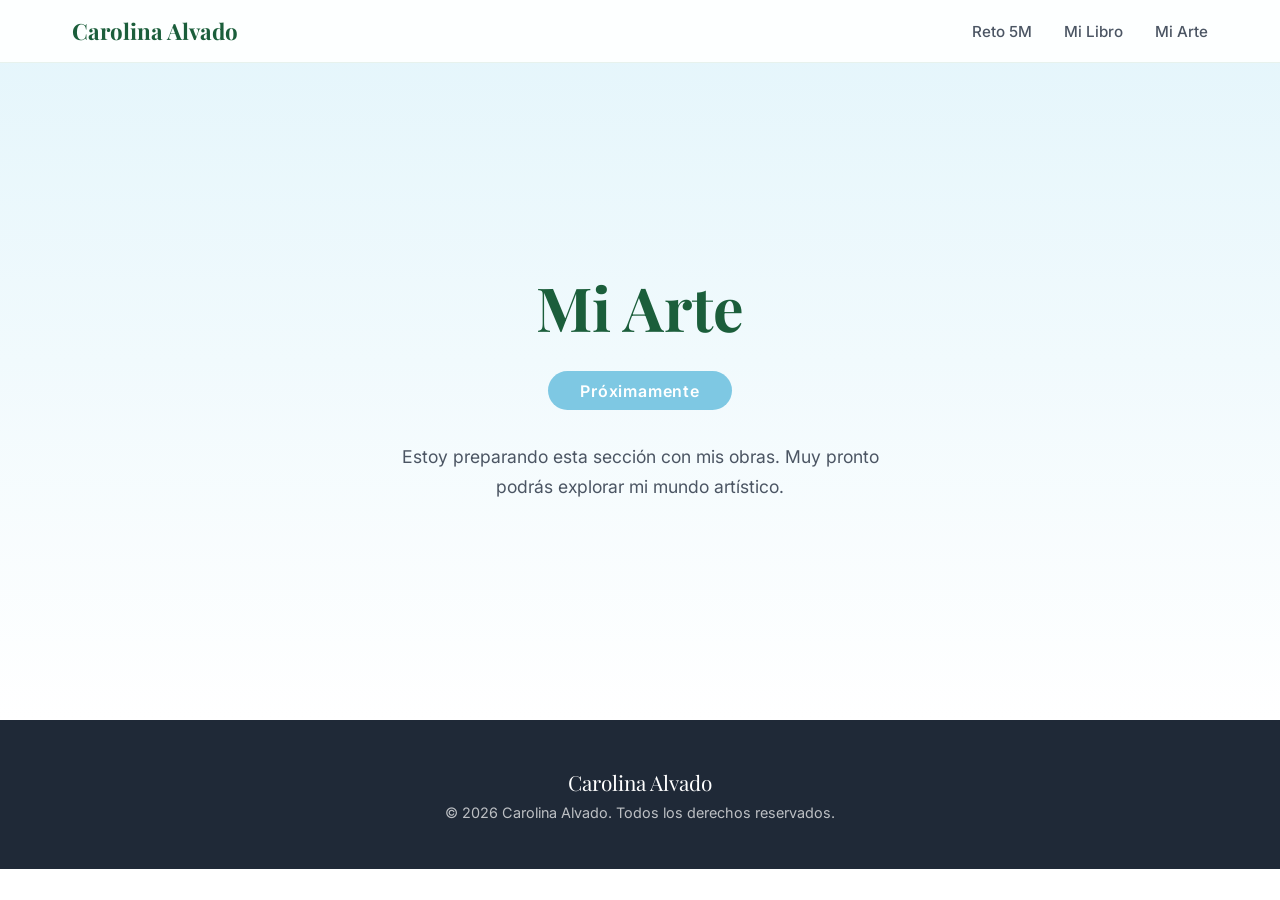
==== arte.html @ feeb0098 "Restructure into multi-page site - Home: hero with photo, bio, and cards linking to sections - reto." ====
<!DOCTYPE html>
<html lang="es">
<head>
    <meta charset="UTF-8">
    <meta name="viewport" content="width=device-width, initial-scale=1.0">
    <title>Mi Arte — Carolina Alvado</title>
    <link rel="preconnect" href="https://fonts.googleapis.com">
    <link href="https://fonts.googleapis.com/css2?family=Playfair+Display:ital,wght@0,400;0,700;1,400&family=Inter:wght@300;400;500;600;700&display=swap" rel="stylesheet">
    <link rel="stylesheet" href="styles.css">
    <style>
        .arte-section {
            min-height: 80vh;
            display: flex;
            flex-direction: column;
            align-items: center;
            justify-content: center;
            background: linear-gradient(180deg, var(--celeste-light) 0%, #fff 100%);
            padding: 7rem 2rem 4rem;
            text-align: center;
        }
        .arte-section h1 {
            font-size: clamp(2.4rem, 5vw, 3.8rem);
            color: var(--green-dark);
            margin-bottom: 1.5rem;
        }
        .arte-badge {
            display: inline-block;
            background: var(--celeste);
            color: #fff;
            font-size: 1rem; font-weight: 600;
            padding: .6em 2em;
            border-radius: 50px;
            letter-spacing: .05em;
        }
        .arte-text {
            margin-top: 2rem;
            color: var(--gray-600);
            font-size: 1.1rem;
            max-width: 500px;
            line-height: 1.7;
        }
    </style>
</head>
<body>

<nav id="navbar">
    <div class="nav-inner">
        <a href="index.html" class="nav-logo">Carolina Alvado</a>
        <ul class="nav-links" id="navLinks">
            <li><a href="reto.html">Reto 5M</a></li>
            <li><a href="libro.html">Mi Libro</a></li>
            <li><a href="arte.html">Mi Arte</a></li>
        </ul>
        <button class="hamburger" id="hamburger" aria-label="Menú">
            <span></span><span></span><span></span>
        </button>
    </div>
</nav>

<section class="arte-section">
    <h1 class="fade-up">Mi Arte</h1>
    <div class="arte-badge fade-up">Próximamente</div>
    <p class="arte-text fade-up">Estoy preparando esta sección con mis obras. Muy pronto podrás explorar mi mundo artístico.</p>
</section>

<footer>
    <div class="footer-name">Carolina Alvado</div>
    <p>&copy; 2026 Carolina Alvado. Todos los derechos reservados.</p>
</footer>

<script>
    const navbar = document.getElementById('navbar');
    window.addEventListener('scroll', () => navbar.classList.toggle('scrolled', window.scrollY > 50));
    const hamburger = document.getElementById('hamburger');
    const navLinks = document.getElementById('navLinks');
    hamburger.addEventListener('click', () => navLinks.classList.toggle('open'));
    navLinks.querySelectorAll('a').forEach(a => a.addEventListener('click', () => navLinks.classList.remove('open')));
    const observer = new IntersectionObserver(entries => {
        entries.forEach(e => { if (e.isIntersecting) e.target.classList.add('visible'); });
    }, { threshold: 0.15 });
    document.querySelectorAll('.fade-up').forEach(el => observer.observe(el));
</script>

</body>
</html>
---- styles.css ----
/* ===== RESET & BASE ===== */
*, *::before, *::after { margin: 0; padding: 0; box-sizing: border-box; }
html { scroll-behavior: smooth; }
body {
    font-family: 'Inter', sans-serif;
    color: #2d2d2d;
    background: #fff;
    overflow-x: hidden;
}

/* ===== VARIABLES ===== */
:root {
    --green: #2e7d52;
    --green-dark: #1b5e3b;
    --green-light: #e8f5ee;
    --celeste: #7ec8e3;
    --celeste-light: #e3f5fb;
    --celeste-dark: #4da8c7;
    --white: #ffffff;
    --gray-50: #f9fafb;
    --gray-100: #f3f4f6;
    --gray-600: #4b5563;
    --gray-800: #1f2937;
    --radius: 16px;
    --shadow: 0 4px 24px rgba(0,0,0,.08);
    --shadow-lg: 0 12px 48px rgba(0,0,0,.12);
}

/* ===== TYPOGRAPHY ===== */
h1, h2, h3, h4 { font-family: 'Playfair Display', serif; }
h2.section-title {
    font-size: clamp(2rem, 5vw, 3.2rem);
    text-align: center;
    margin-bottom: .5em;
    color: var(--green-dark);
}
.section-subtitle {
    text-align: center;
    color: var(--gray-600);
    font-size: 1.1rem;
    max-width: 640px;
    margin: 0 auto 1.5rem;
    line-height: 1.7;
}

/* ===== NAV ===== */
nav {
    position: fixed; top: 0; left: 0; right: 0; z-index: 1000;
    background: rgba(255,255,255,.92);
    backdrop-filter: blur(16px);
    border-bottom: 1px solid rgba(46,125,82,.1);
    transition: box-shadow .3s;
}
nav.scrolled { box-shadow: 0 2px 20px rgba(0,0,0,.08); }
.nav-inner {
    max-width: 1200px; margin: 0 auto;
    display: flex; align-items: center; justify-content: space-between;
    padding: 1rem 2rem;
}
.nav-logo {
    font-family: 'Playfair Display', serif;
    font-size: 1.4rem; font-weight: 700;
    color: var(--green-dark);
    text-decoration: none;
}
.nav-links { display: flex; gap: 2rem; list-style: none; }
.nav-links a {
    text-decoration: none; color: var(--gray-600);
    font-weight: 500; font-size: .95rem;
    transition: color .2s;
    position: relative;
}
.nav-links a::after {
    content: ''; position: absolute; bottom: -4px; left: 0;
    width: 0; height: 2px; background: var(--green);
    transition: width .3s;
}
.nav-links a:hover { color: var(--green); }
.nav-links a:hover::after { width: 100%; }

.hamburger { display: none; flex-direction: column; gap: 5px; cursor: pointer; background: none; border: none; padding: 4px; }
.hamburger span { display: block; width: 26px; height: 2.5px; background: var(--green-dark); border-radius: 2px; transition: .3s; }

/* ===== BUTTONS ===== */
.btn {
    display: inline-flex; align-items: center; gap: .5rem;
    padding: .9rem 2rem; border-radius: 50px;
    font-weight: 600; font-size: 1rem;
    text-decoration: none; cursor: pointer;
    transition: transform .2s, box-shadow .2s;
    border: none;
}
.btn:hover { transform: translateY(-2px); box-shadow: var(--shadow-lg); }
.btn-primary { background: var(--green); color: #fff; }
.btn-primary:hover { background: var(--green-dark); }
.btn-outline { background: transparent; color: var(--green); border: 2px solid var(--green); }
.btn-outline:hover { background: var(--green-light); }
.btn-celeste { background: var(--celeste); color: #fff; }
.btn-celeste:hover { background: var(--celeste-dark); }

/* ===== SECTIONS ===== */
section { padding: 6rem 2rem; }

/* ===== FOOTER ===== */
footer {
    background: var(--gray-800);
    color: rgba(255,255,255,.7);
    text-align: center;
    padding: 3rem 2rem;
    font-size: .9rem;
}
footer a { color: var(--celeste); text-decoration: none; }
footer .footer-name {
    font-family: 'Playfair Display', serif;
    font-size: 1.3rem;
    color: #fff;
    margin-bottom: .5rem;
}

/* ===== ANIMATIONS ===== */
.fade-up {
    opacity: 0; transform: translateY(30px);
    transition: opacity .7s ease, transform .7s ease;
}
.fade-up.visible {
    opacity: 1; transform: translateY(0);
}

/* ===== RESPONSIVE ===== */
@media (max-width: 768px) {
    .hamburger { display: flex; }
    .nav-links {
        position: fixed; top: 0; right: -100%; width: 70%; height: 100vh;
        flex-direction: column; background: #fff;
        padding: 5rem 2rem 2rem; gap: 1.5rem;
        box-shadow: var(--shadow-lg);
        transition: right .35s ease;
    }
    .nav-links.open { right: 0; }
    .nav-links a { font-size: 1.1rem; }
    section { padding: 4rem 1.2rem; }
}
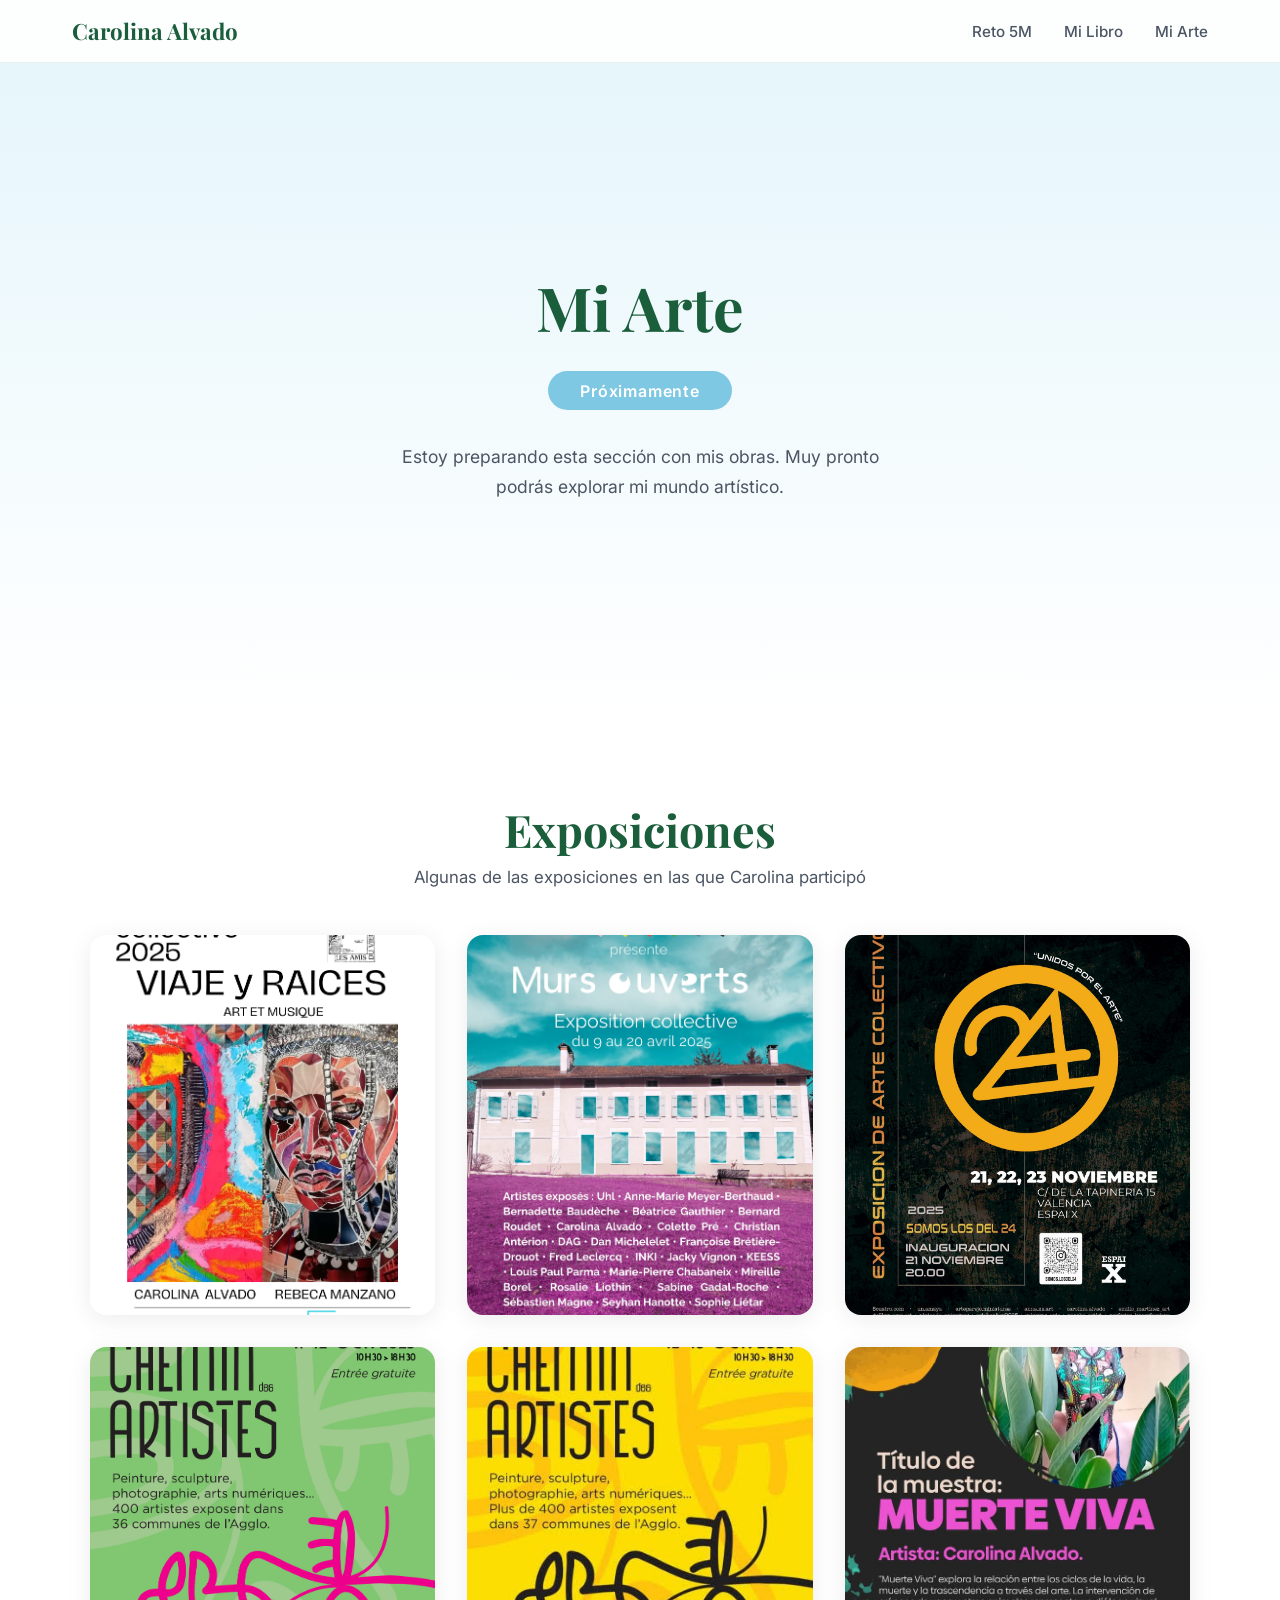
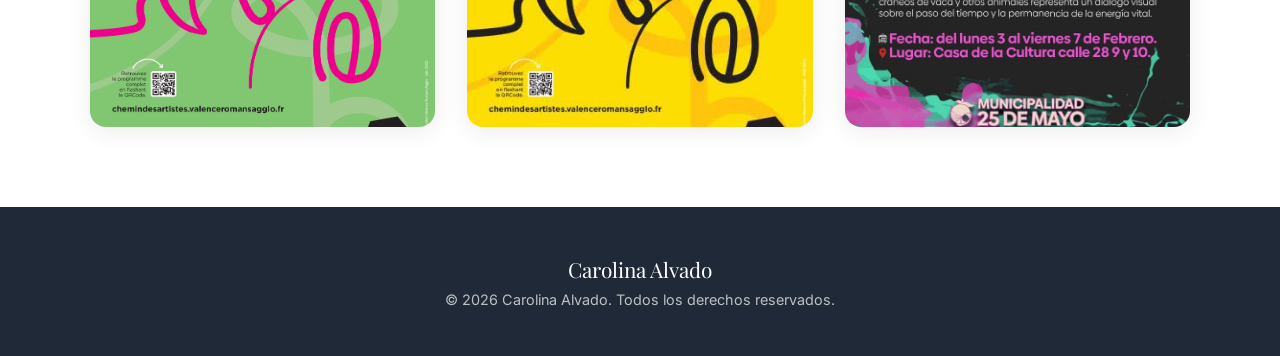
==== commit 57cb4d3b: "Add Exposiciones section to Mi Arte page with 6 exhibition posters Co-Authored-By: Claude Opus 4.6 (" ====
--- a/arte.html
+++ b/arte.html
@@ -39,6 +39,51 @@
             max-width: 500px;
             line-height: 1.7;
         }
+
+        /* ===== EXPOSICIONES ===== */
+        .expo-section {
+            padding: 5rem 2rem;
+            background: #fff;
+        }
+        .expo-section h2 {
+            text-align: center;
+            font-size: clamp(1.8rem, 4vw, 2.8rem);
+            color: var(--green-dark);
+            margin-bottom: .5rem;
+        }
+        .expo-subtitle {
+            text-align: center;
+            color: var(--gray-600);
+            font-size: 1.05rem;
+            margin-bottom: 3rem;
+        }
+        .expo-grid {
+            display: grid;
+            grid-template-columns: repeat(auto-fit, minmax(280px, 1fr));
+            gap: 2rem;
+            max-width: 1100px;
+            margin: 0 auto;
+        }
+        .expo-card {
+            border-radius: var(--radius);
+            overflow: hidden;
+            box-shadow: var(--shadow);
+            transition: transform .25s, box-shadow .25s;
+            background: #fff;
+        }
+        .expo-card:hover {
+            transform: translateY(-6px);
+            box-shadow: var(--shadow-lg);
+        }
+        .expo-card img {
+            width: 100%;
+            height: 380px;
+            object-fit: cover;
+            display: block;
+        }
+        @media (max-width: 768px) {
+            .expo-card img { height: 300px; }
+        }
     </style>
 </head>
 <body>
@@ -63,6 +108,32 @@
     <p class="arte-text fade-up">Estoy preparando esta sección con mis obras. Muy pronto podrás explorar mi mundo artístico.</p>
 </section>
 
+<!-- ===== EXPOSICIONES ===== -->
+<section class="expo-section">
+    <h2 class="fade-up">Exposiciones</h2>
+    <p class="expo-subtitle fade-up">Algunas de las exposiciones en las que Carolina participó</p>
+    <div class="expo-grid">
+        <div class="expo-card fade-up">
+            <img src="exposiciones/expo4.png" alt="Viaje y Raíces — Exposition Collective 2025, Chapelle des Cordeliers, Crest" loading="lazy">
+        </div>
+        <div class="expo-card fade-up">
+            <img src="exposiciones/expo6.jpg" alt="Murs Ouverts — L'artsolite, Exposition Collective, Saint Jean en Royans" loading="lazy">
+        </div>
+        <div class="expo-card fade-up">
+            <img src="exposiciones/expo1.jpg" alt="Somos los del 24 — Exposición de Arte Colectivo, Valencia, Espai X" loading="lazy">
+        </div>
+        <div class="expo-card fade-up">
+            <img src="exposiciones/expo5.jpg" alt="Chemin des Artistes — 17ª Edición, Valence Romans Agglo" loading="lazy">
+        </div>
+        <div class="expo-card fade-up">
+            <img src="exposiciones/expo3.jpg" alt="Chemin des Artistes — 16ª Edición, Valence Romans Agglo" loading="lazy">
+        </div>
+        <div class="expo-card fade-up">
+            <img src="exposiciones/expo2.jpg" alt="Muerte Viva — Muestra en Casa de la Cultura, 25 de Mayo" loading="lazy">
+        </div>
+    </div>
+</section>
+
 <footer>
     <div class="footer-name">Carolina Alvado</div>
     <p>&copy; 2026 Carolina Alvado. Todos los derechos reservados.</p>
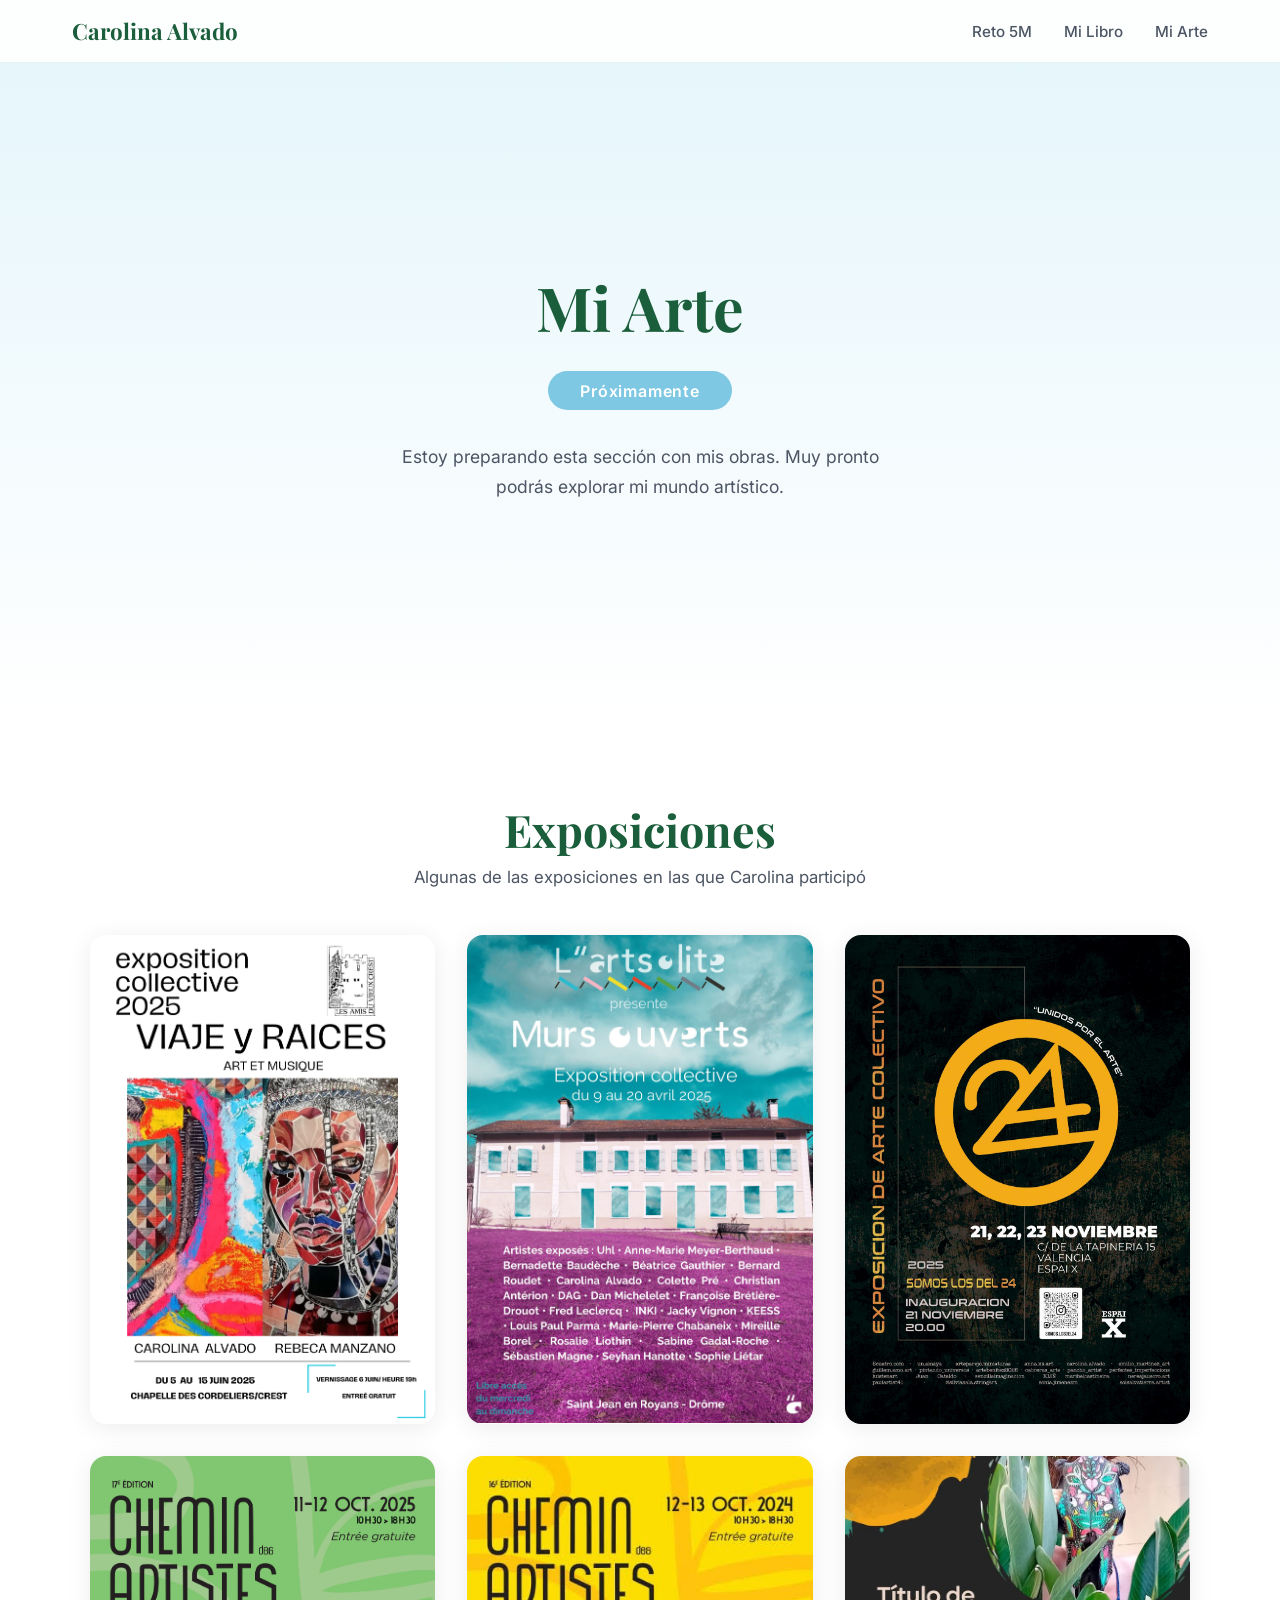
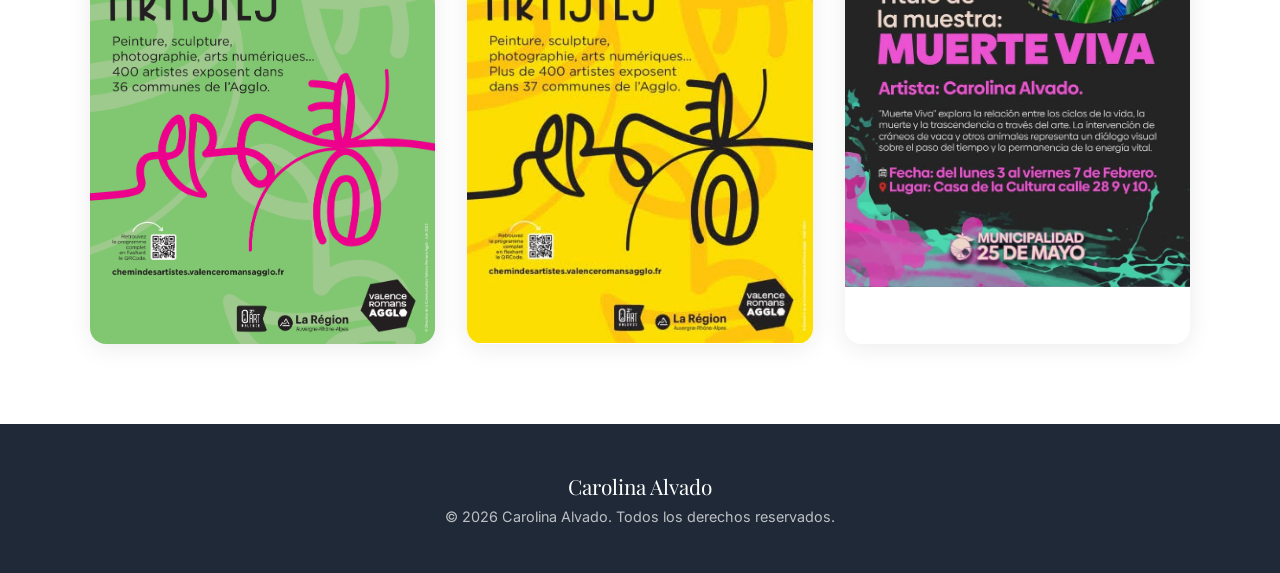
==== commit 7ab5744e: "Show full exhibition posters without cropping Co-Authored-By: Claude Opus 4.6 (1M context) <noreply@" ====
--- a/arte.html
+++ b/arte.html
@@ -77,12 +77,8 @@
         }
         .expo-card img {
             width: 100%;
-            height: 380px;
-            object-fit: cover;
+            height: auto;
             display: block;
-        }
-        @media (max-width: 768px) {
-            .expo-card img { height: 300px; }
         }
     </style>
 </head>
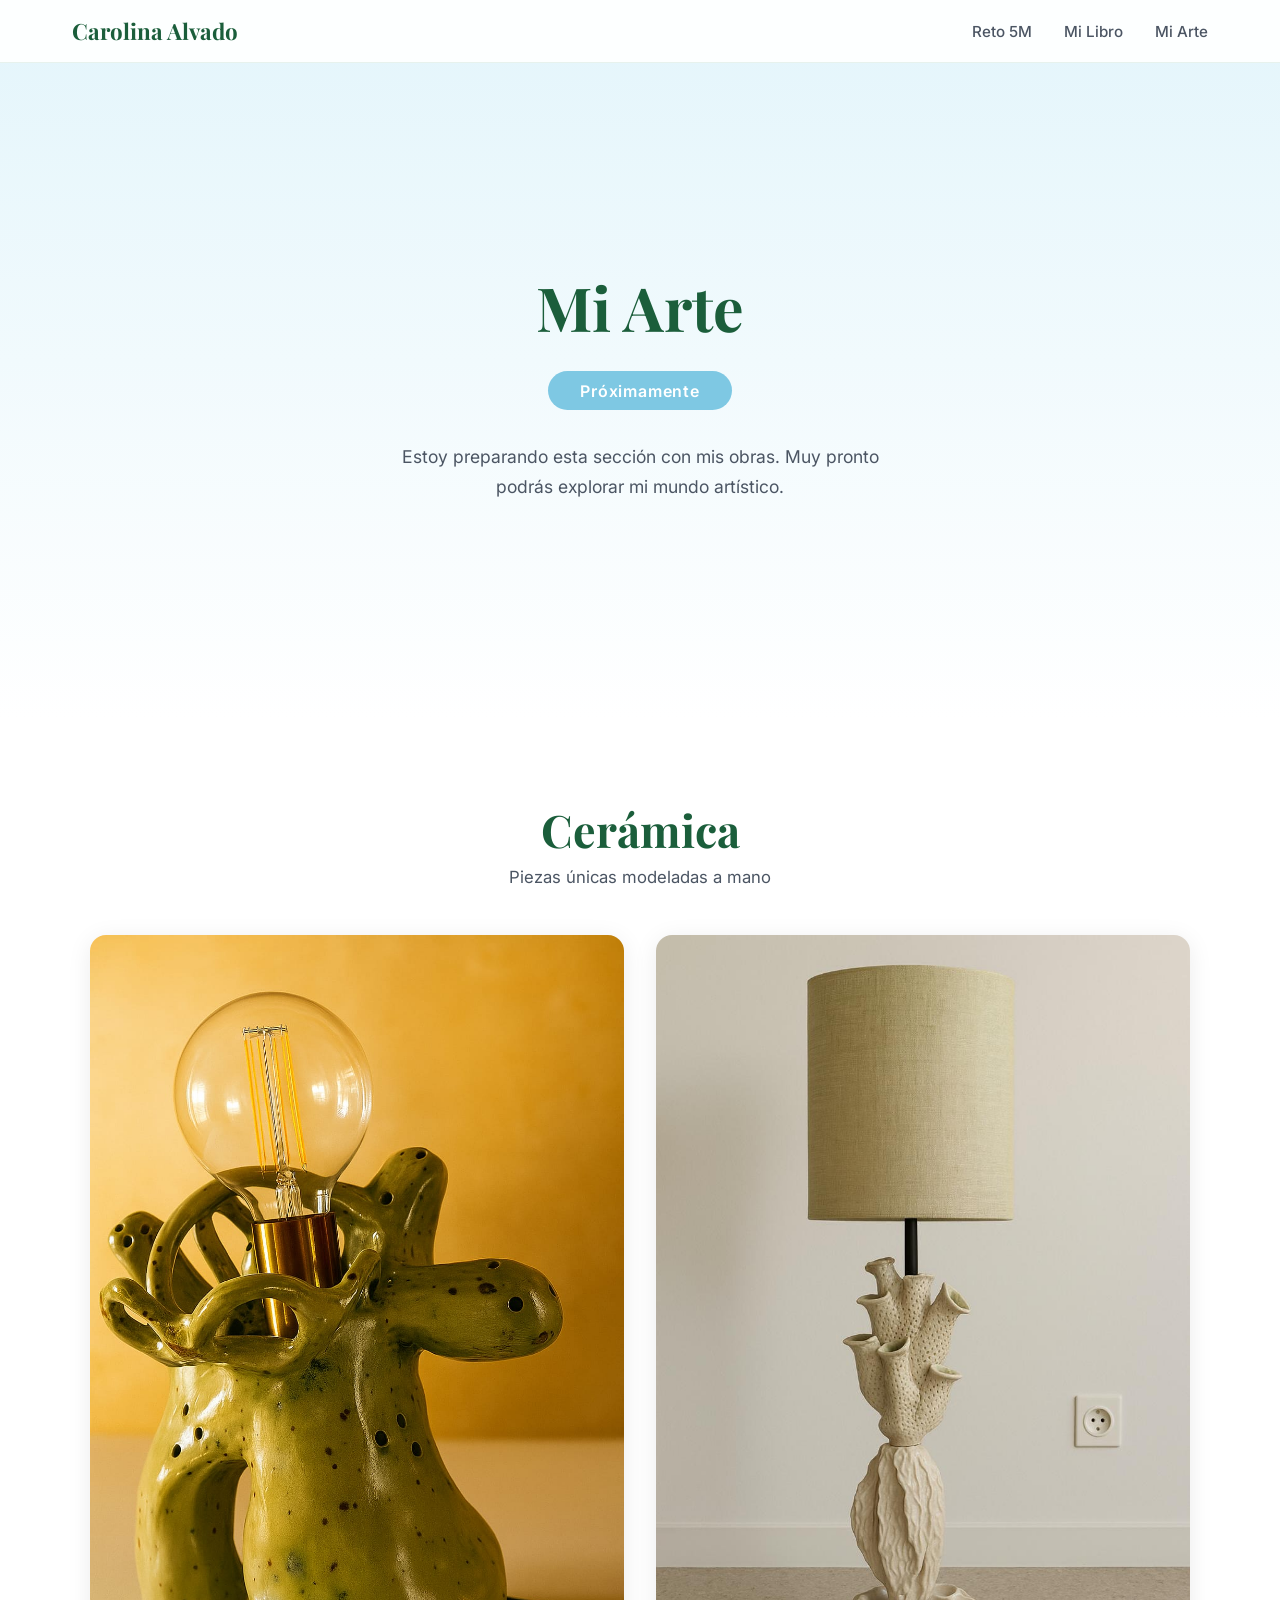
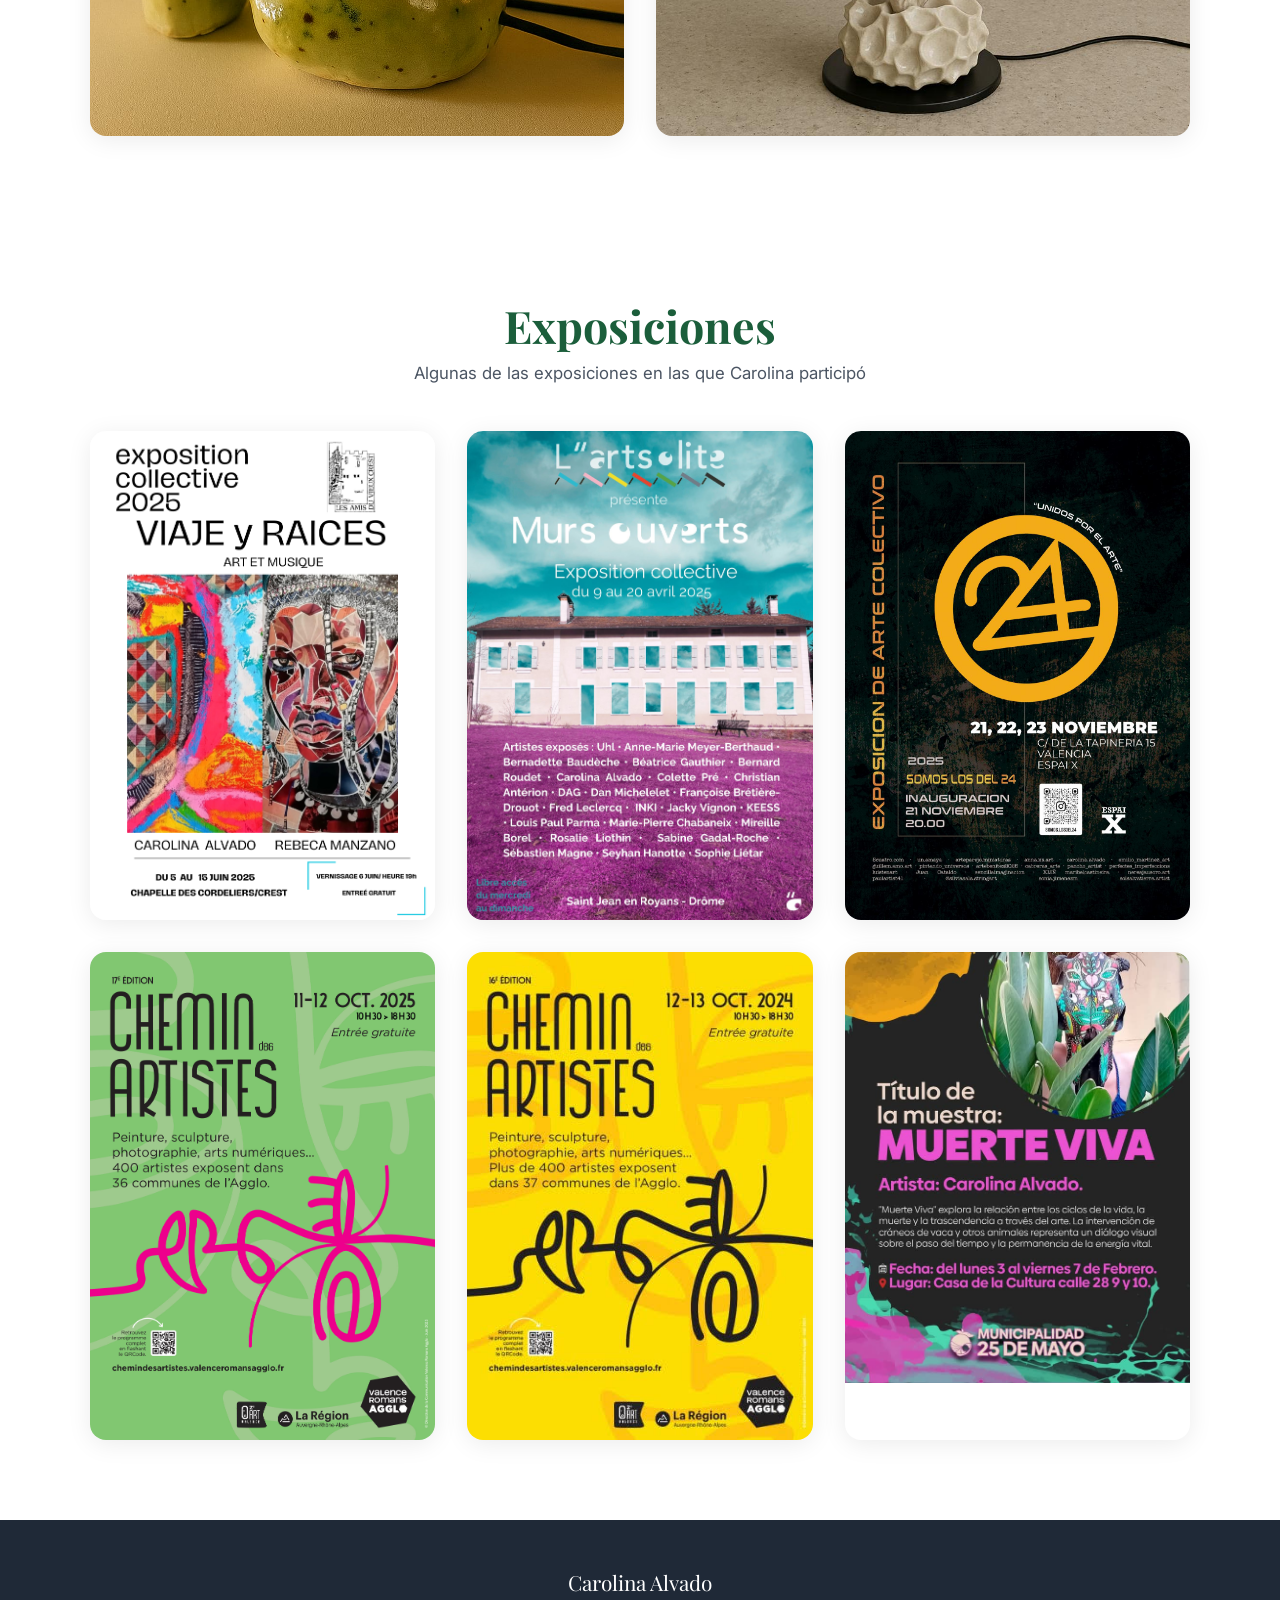
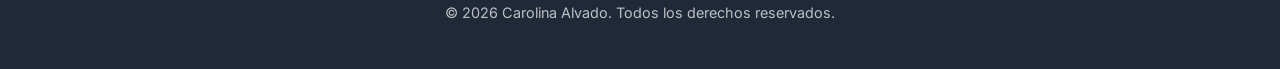
==== commit 254b851b: "Update Mi Arte card text, add Cerámica section with 2 pieces Co-Authored-By: Claude Opus 4.6 (1M con" ====
--- a/arte.html
+++ b/arte.html
@@ -104,6 +104,20 @@
     <p class="arte-text fade-up">Estoy preparando esta sección con mis obras. Muy pronto podrás explorar mi mundo artístico.</p>
 </section>
 
+<!-- ===== CERÁMICA ===== -->
+<section class="expo-section">
+    <h2 class="fade-up">Cerámica</h2>
+    <p class="expo-subtitle fade-up">Piezas únicas modeladas a mano</p>
+    <div class="expo-grid">
+        <div class="expo-card fade-up">
+            <img src="exposiciones/ceramica1.jpg" alt="Lámpara de cerámica — Carolina Alvado" loading="lazy">
+        </div>
+        <div class="expo-card fade-up">
+            <img src="exposiciones/ceramica2.jpg" alt="Lámpara de cerámica — Carolina Alvado" loading="lazy">
+        </div>
+    </div>
+</section>
+
 <!-- ===== EXPOSICIONES ===== -->
 <section class="expo-section">
     <h2 class="fade-up">Exposiciones</h2>
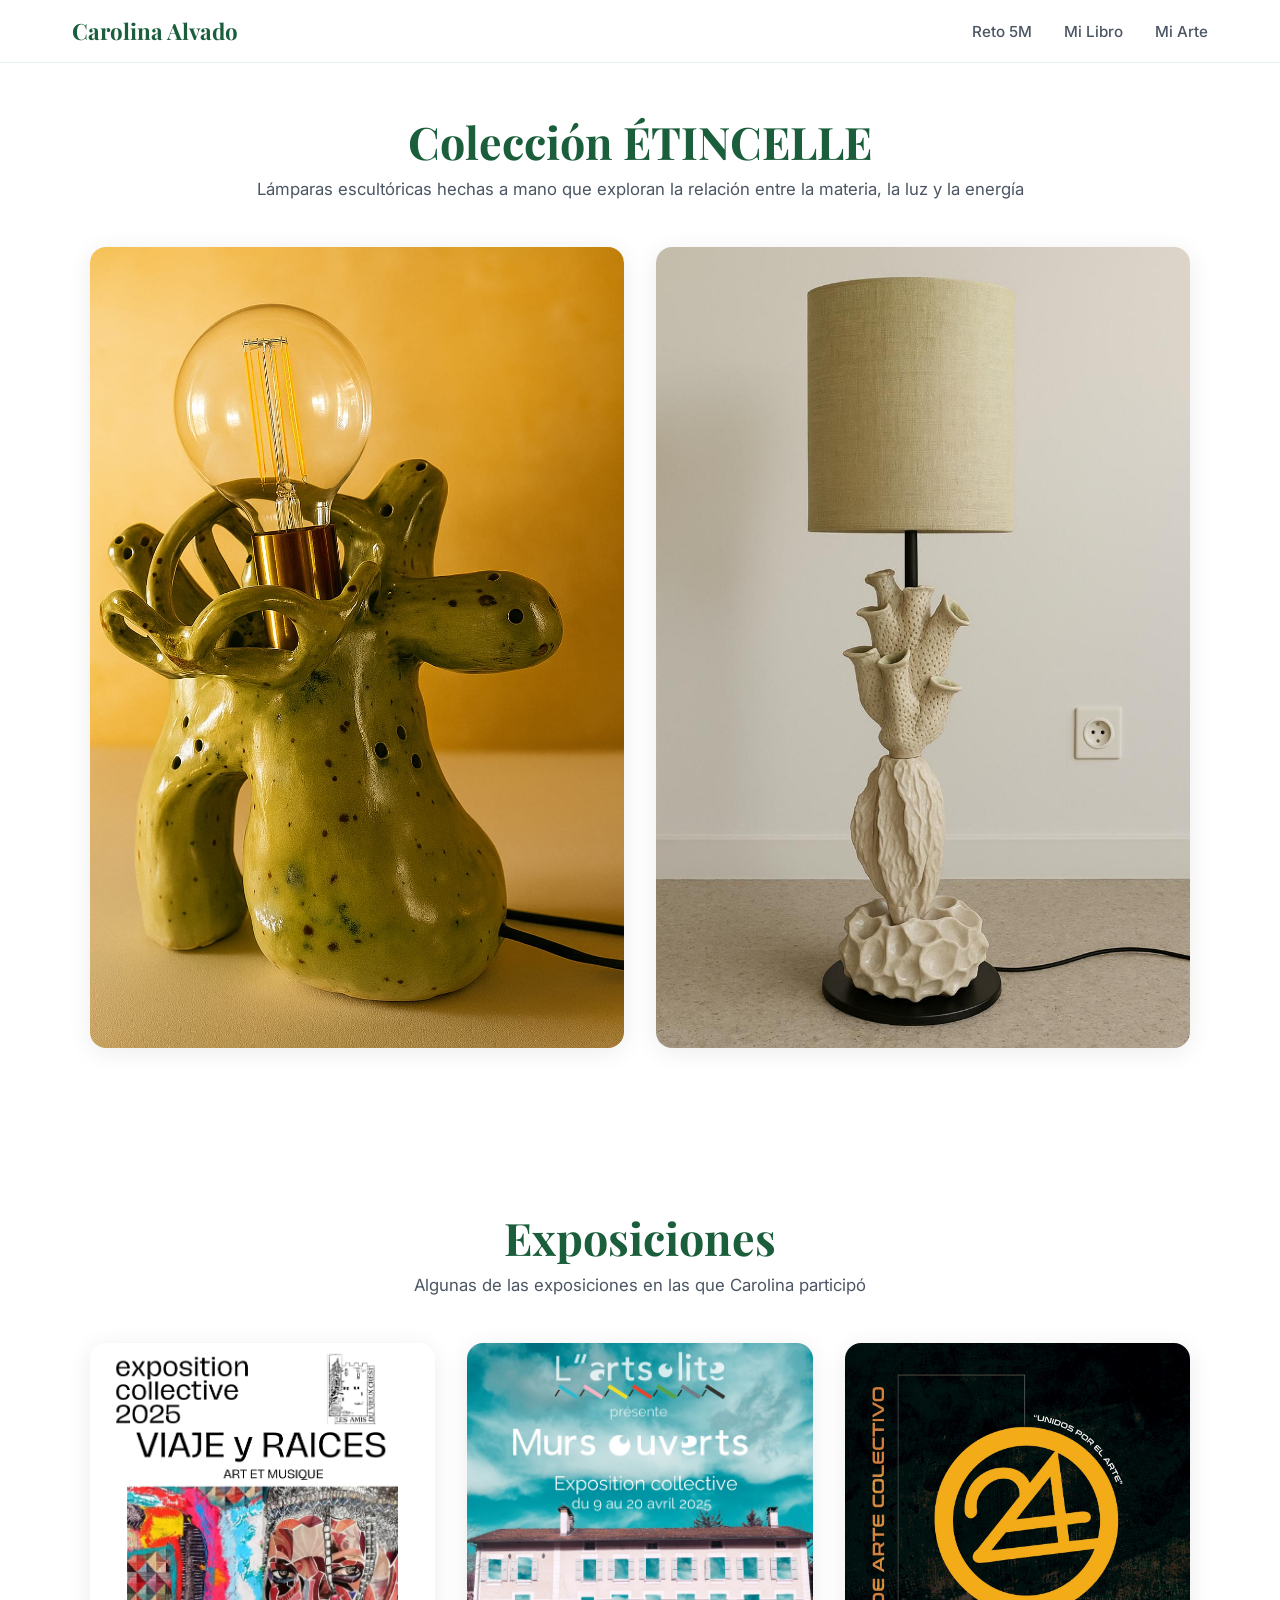
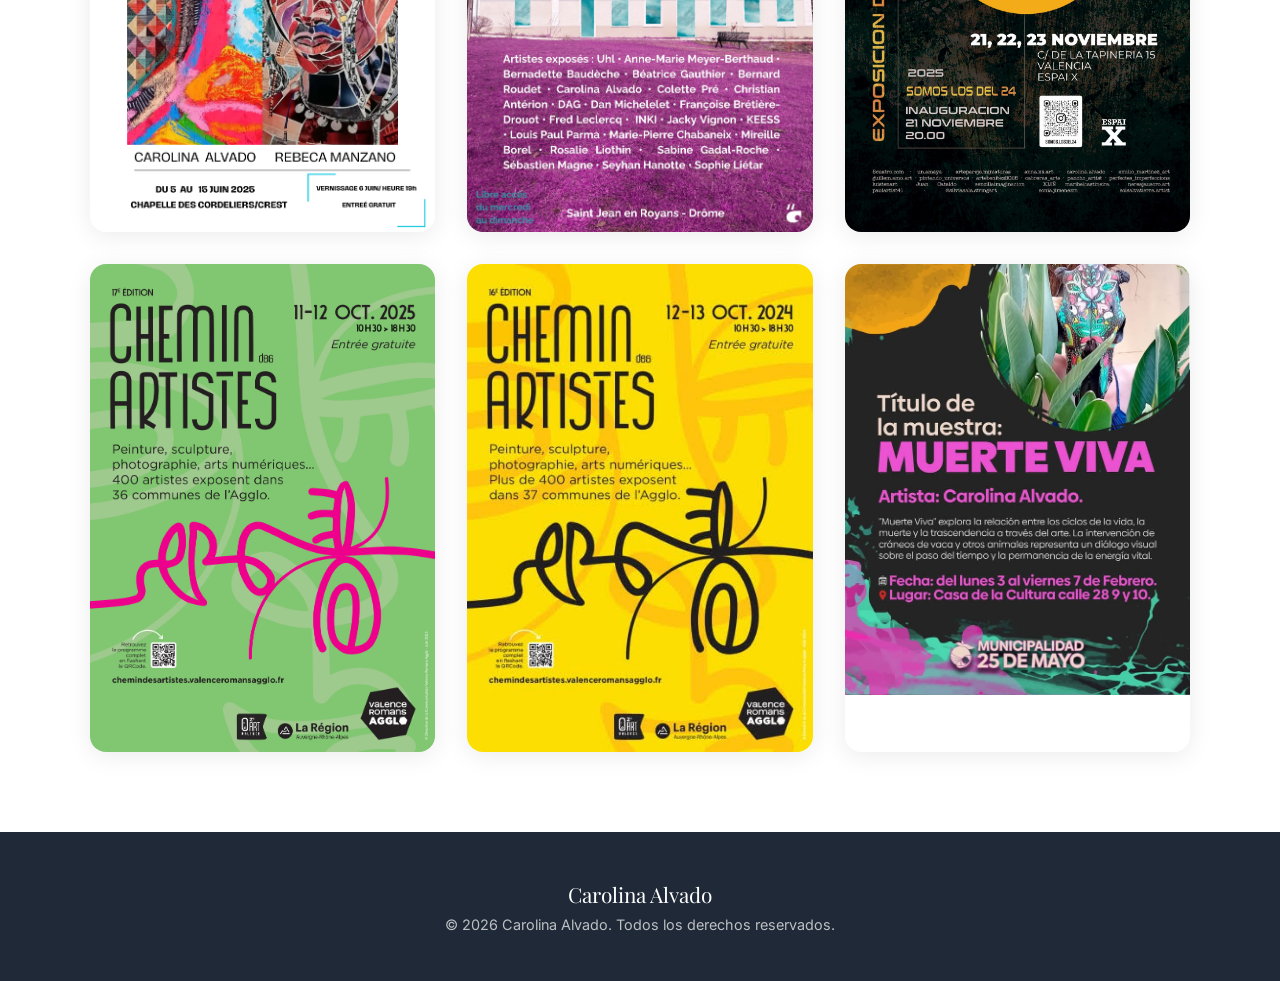
==== commit ad01383c: "Remove placeholder section, rename Cerámica to Colección ÉTINCELLE Co-Authored-By: Claude Opus 4.6 (" ====
--- a/arte.html
+++ b/arte.html
@@ -98,16 +98,10 @@
     </div>
 </nav>
 
-<section class="arte-section">
-    <h1 class="fade-up">Mi Arte</h1>
-    <div class="arte-badge fade-up">Próximamente</div>
-    <p class="arte-text fade-up">Estoy preparando esta sección con mis obras. Muy pronto podrás explorar mi mundo artístico.</p>
-</section>
-
-<!-- ===== CERÁMICA ===== -->
-<section class="expo-section">
-    <h2 class="fade-up">Cerámica</h2>
-    <p class="expo-subtitle fade-up">Piezas únicas modeladas a mano</p>
+<!-- ===== COLECCIÓN ÉTINCELLE ===== -->
+<section class="expo-section" style="padding-top: 7rem;">
+    <h2 class="fade-up">Colección ÉTINCELLE</h2>
+    <p class="expo-subtitle fade-up">Lámparas escultóricas hechas a mano que exploran la relación entre la materia, la luz y la energía</p>
     <div class="expo-grid">
         <div class="expo-card fade-up">
             <img src="exposiciones/ceramica1.jpg" alt="Lámpara de cerámica — Carolina Alvado" loading="lazy">
